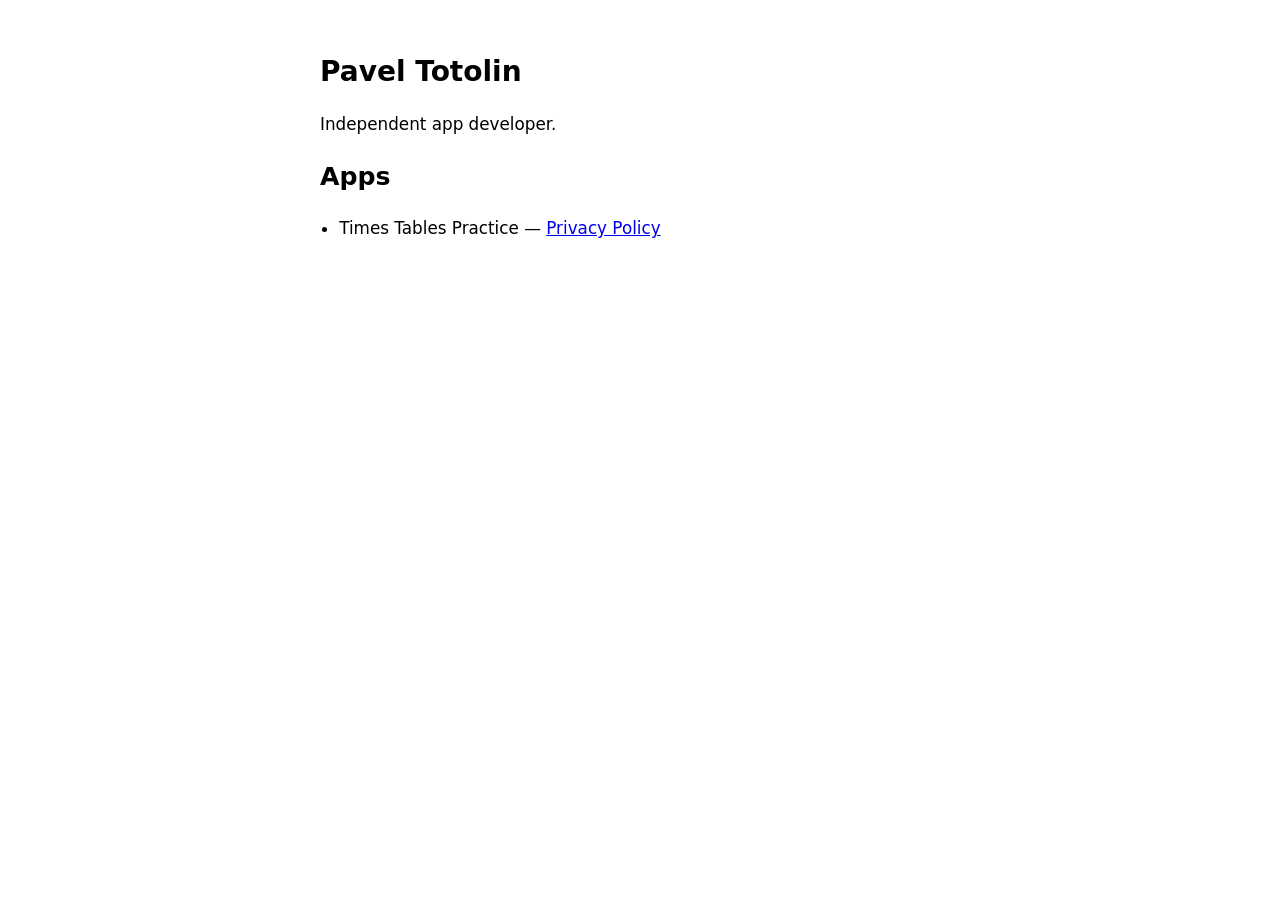
==== index.html @ ea73a60b ""First commit"" ====
<!DOCTYPE html>
<html lang="en">
<head>
  <meta charset="utf-8">
  <meta name="viewport" content="width=device-width, initial-scale=1">
  <title>Pavel Totolin</title>
  <style>
    :root {
      color-scheme: light dark;
    }
    body {
      margin: 0 auto;
      max-width: 40rem;
      padding: 2rem 1.25rem;
      font: 1.05rem/1.5 system-ui, sans-serif;
    }
    h1 { font-size: 1.75rem; }
    ul { padding-left: 1.2rem; }
  </style>
</head>
<body>
  <h1>Pavel Totolin</h1>
  <p>Independent app developer.</p>
  <h2>Apps</h2>
  <ul>
    <li>
      Times Tables Practice
      — <a href="/privacy.html">Privacy Policy</a>
    </li>
  </ul>
</body>
</html>
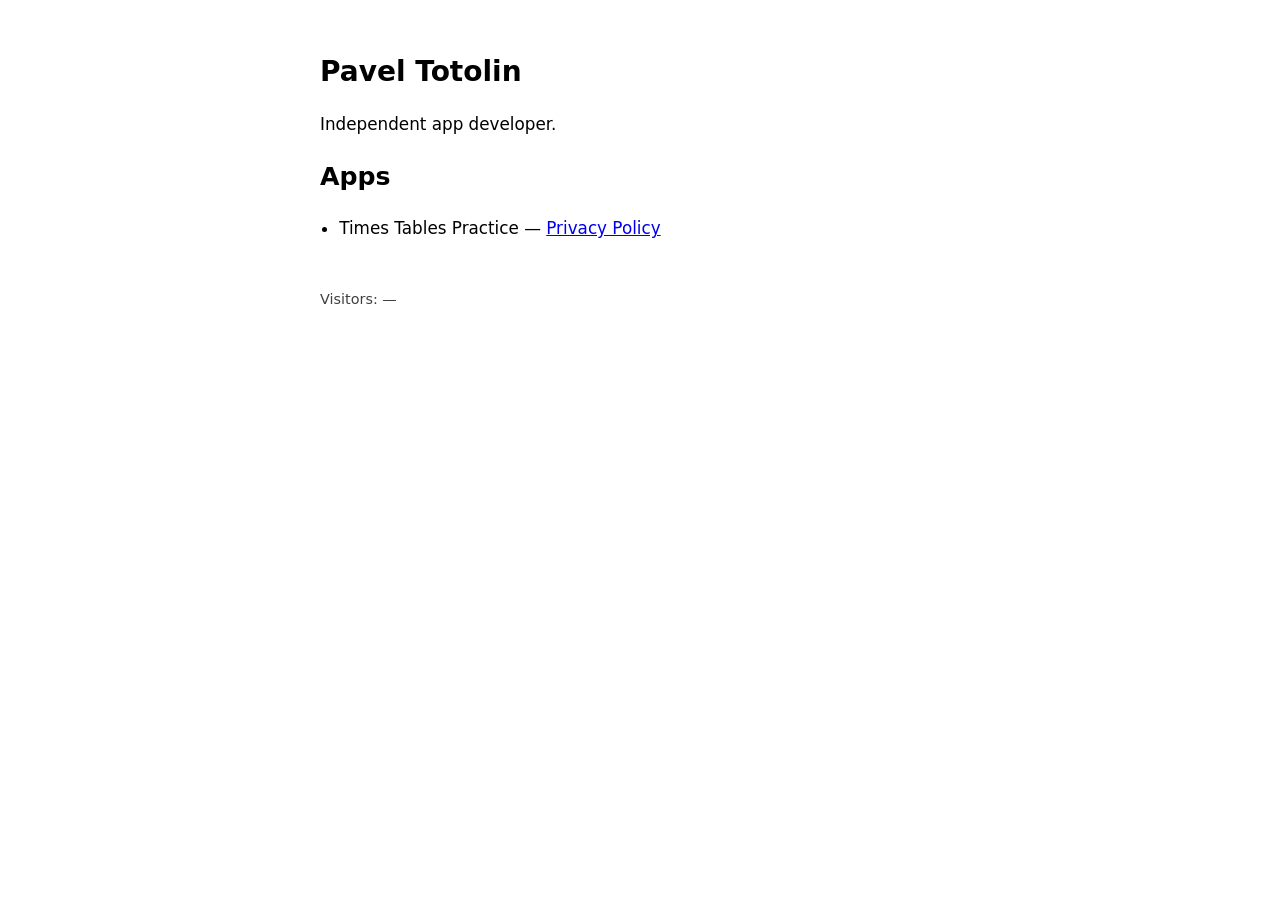
==== commit f11a14a3: "Visits counter" ====
--- a/index.html
+++ b/index.html
@@ -16,6 +16,14 @@
     }
     h1 { font-size: 1.75rem; }
     ul { padding-left: 1.2rem; }
+    footer {
+      margin-top: 3rem;
+      font-size: 0.9rem;
+      opacity: 0.75;
+    }
+    #visit-count {
+      font-variant-numeric: tabular-nums;
+    }
   </style>
 </head>
 <body>
@@ -28,5 +36,25 @@
       — <a href="/privacy.html">Privacy Policy</a>
     </li>
   </ul>
+  <footer>
+    <p>Visitors: <span id="visit-count">…</span></p>
+  </footer>
+  <script>
+    (function () {
+      var el = document.getElementById('visit-count');
+      fetch('https://abacus.jasoncameron.dev/hit/paveltotolin.dev/visits')
+        .then(function (res) { return res.json(); })
+        .then(function (data) {
+          if (data && typeof data.value === 'number') {
+            el.textContent = data.value.toLocaleString('en-US');
+          } else {
+            el.textContent = '—';
+          }
+        })
+        .catch(function () {
+          el.textContent = '—';
+        });
+    })();
+  </script>
 </body>
 </html>
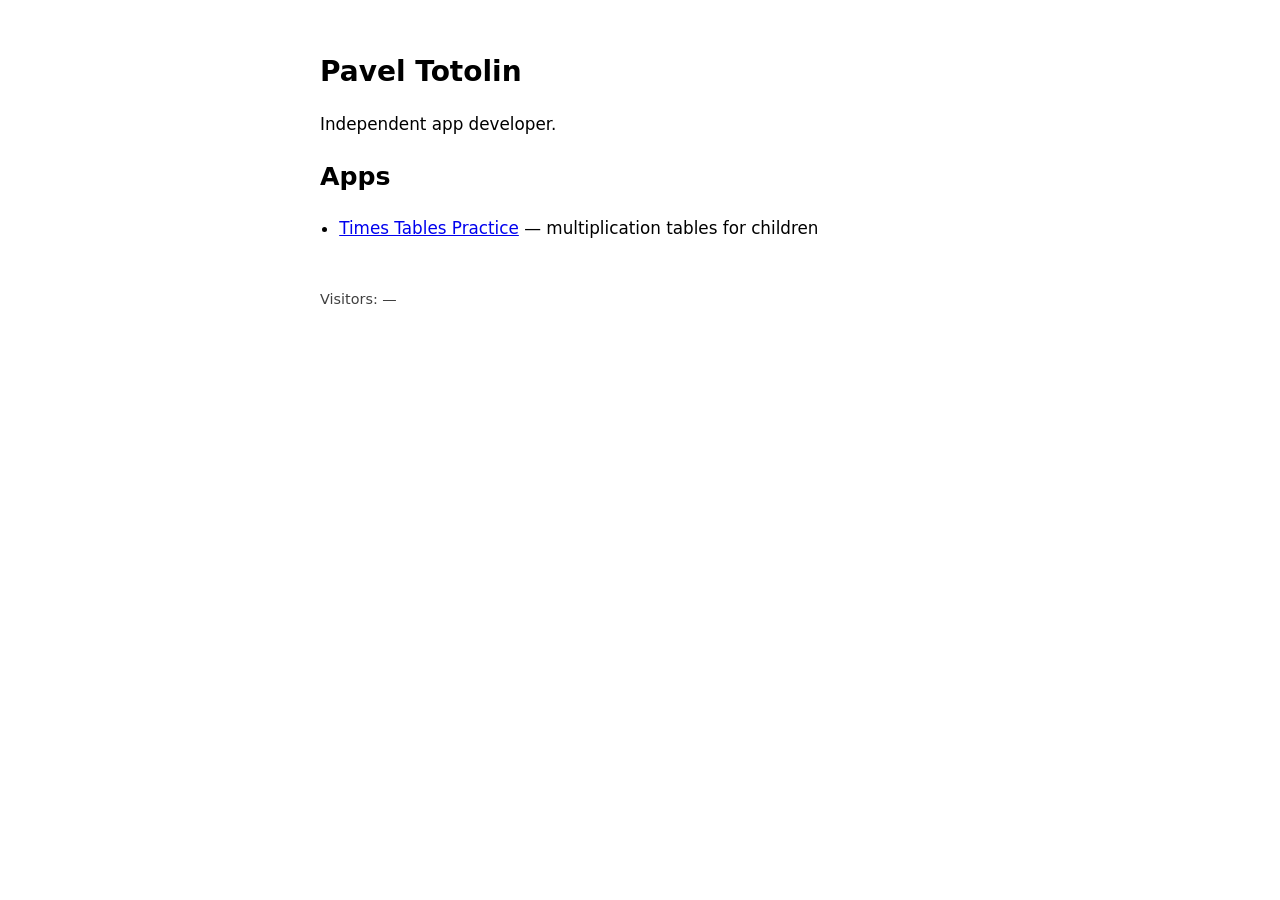
==== commit f31ae588: "New structure" ====
--- a/index.html
+++ b/index.html
@@ -32,8 +32,8 @@
   <h2>Apps</h2>
   <ul>
     <li>
-      Times Tables Practice
-      — <a href="/privacy.html">Privacy Policy</a>
+      <a href="/times-tables-practice/">Times Tables Practice</a>
+      — multiplication tables for children
     </li>
   </ul>
   <footer>
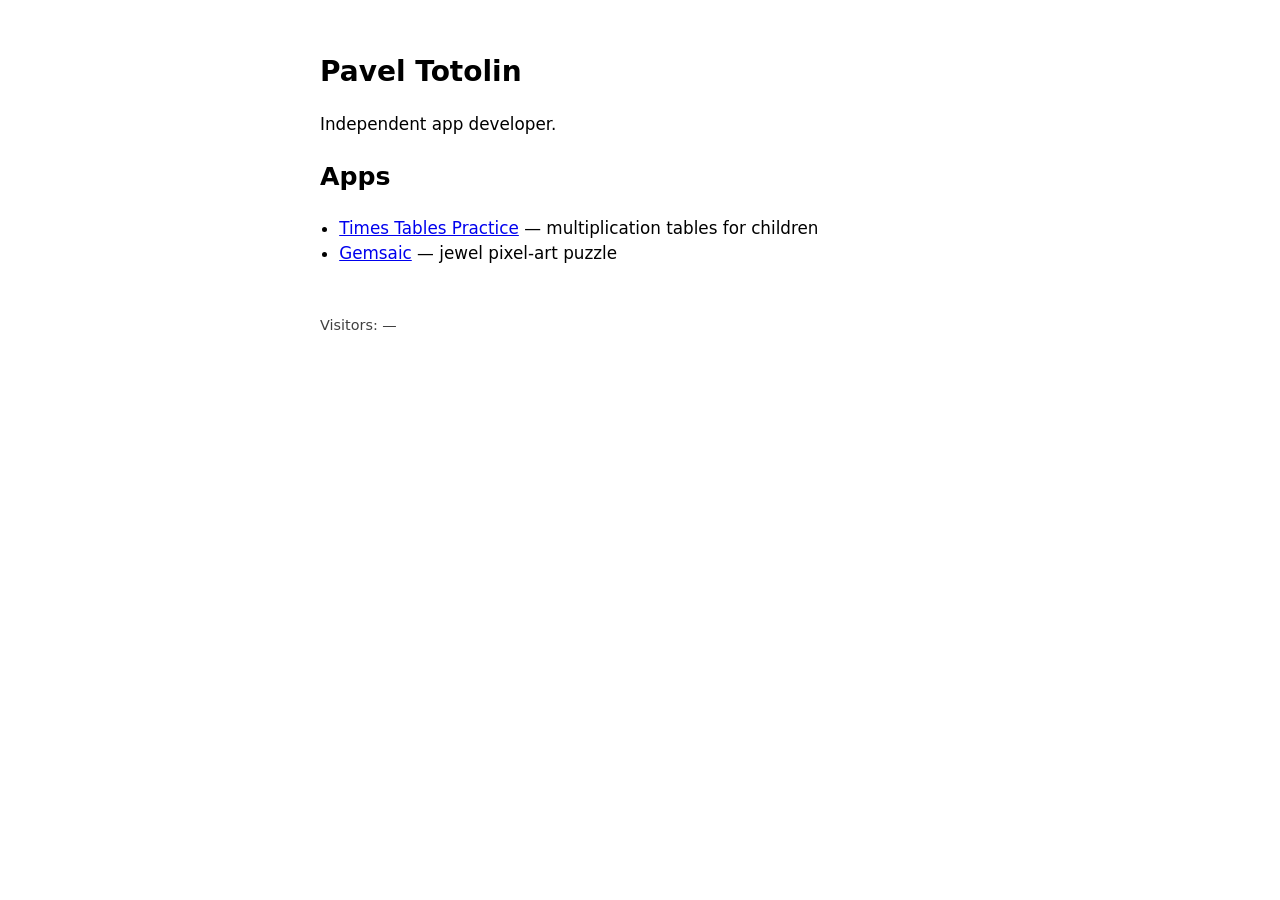
==== commit 41073295: "Site Update" ====
--- a/index.html
+++ b/index.html
@@ -35,6 +35,10 @@
       <a href="/times-tables-practice/">Times Tables Practice</a>
       — multiplication tables for children
     </li>
+    <li>
+      <a href="/gemsaic/">Gemsaic</a>
+      — jewel pixel-art puzzle
+    </li>
   </ul>
   <footer>
     <p>Visitors: <span id="visit-count">…</span></p>
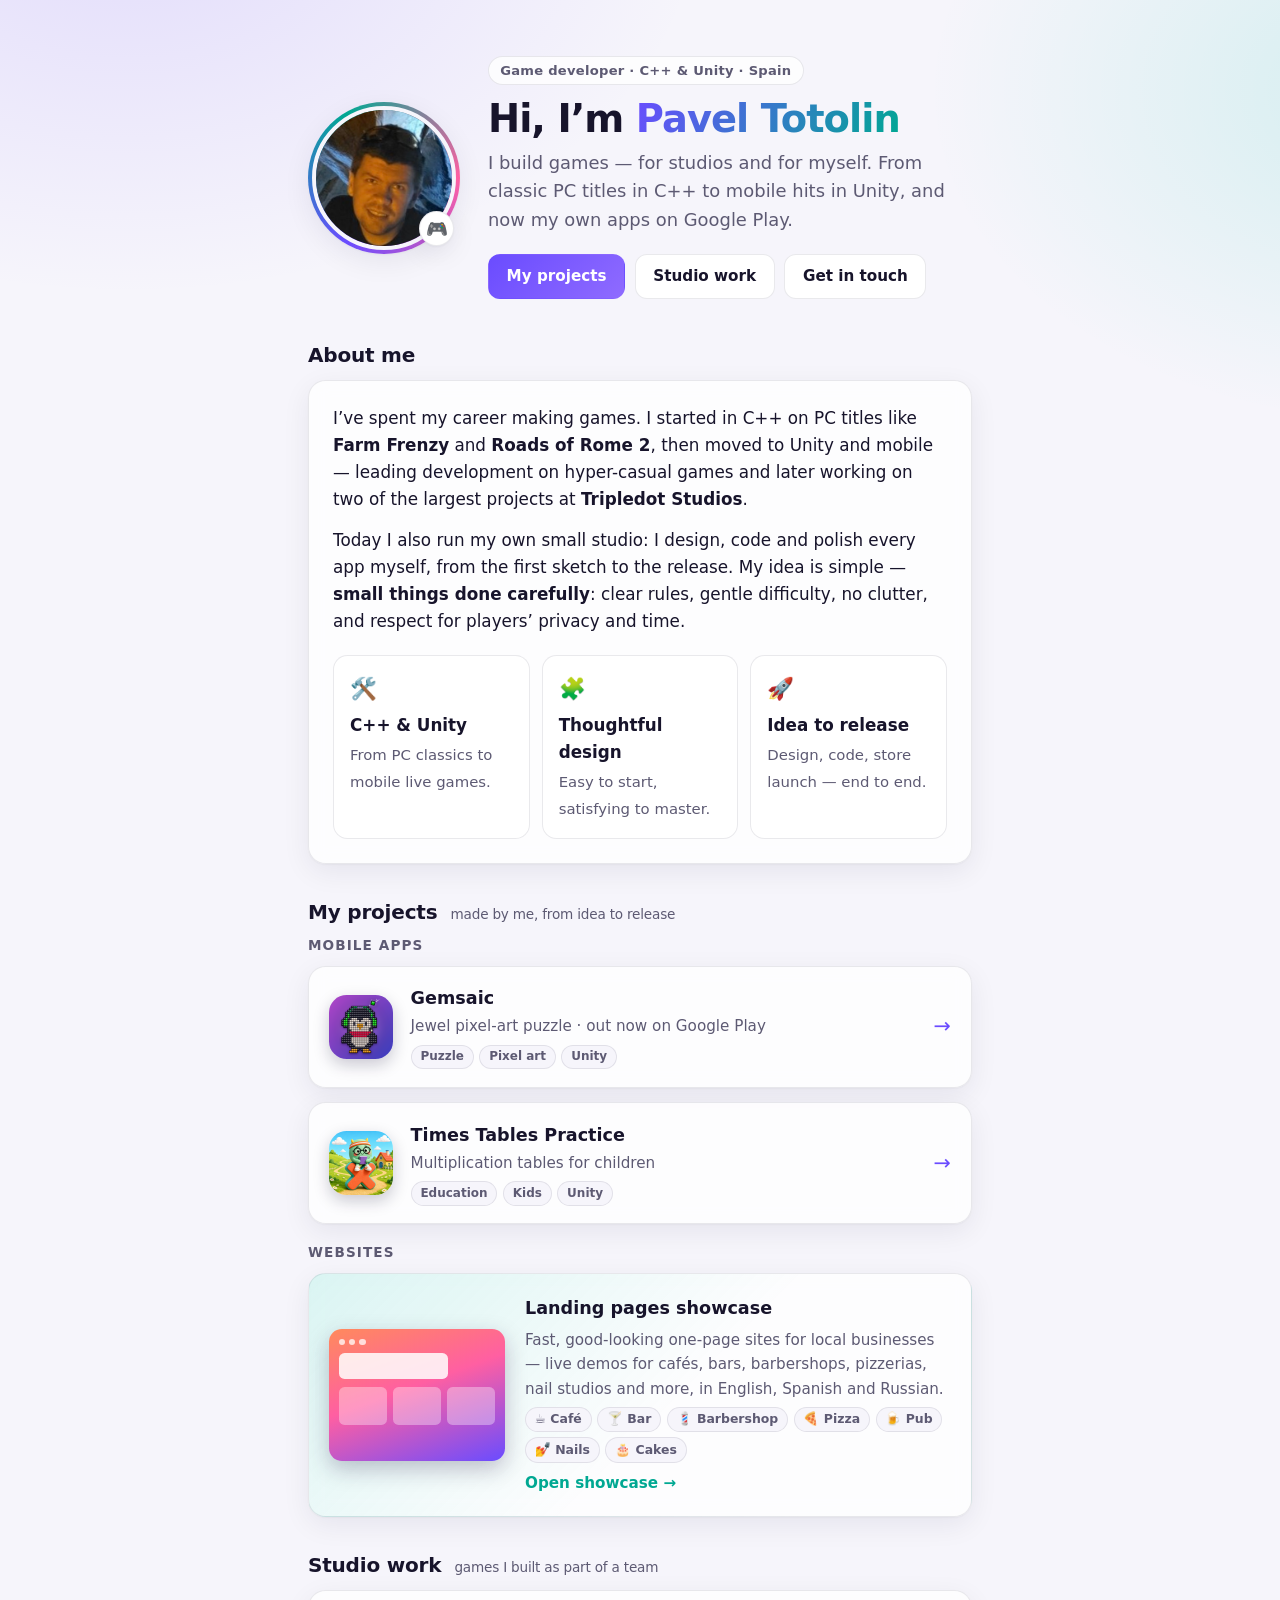
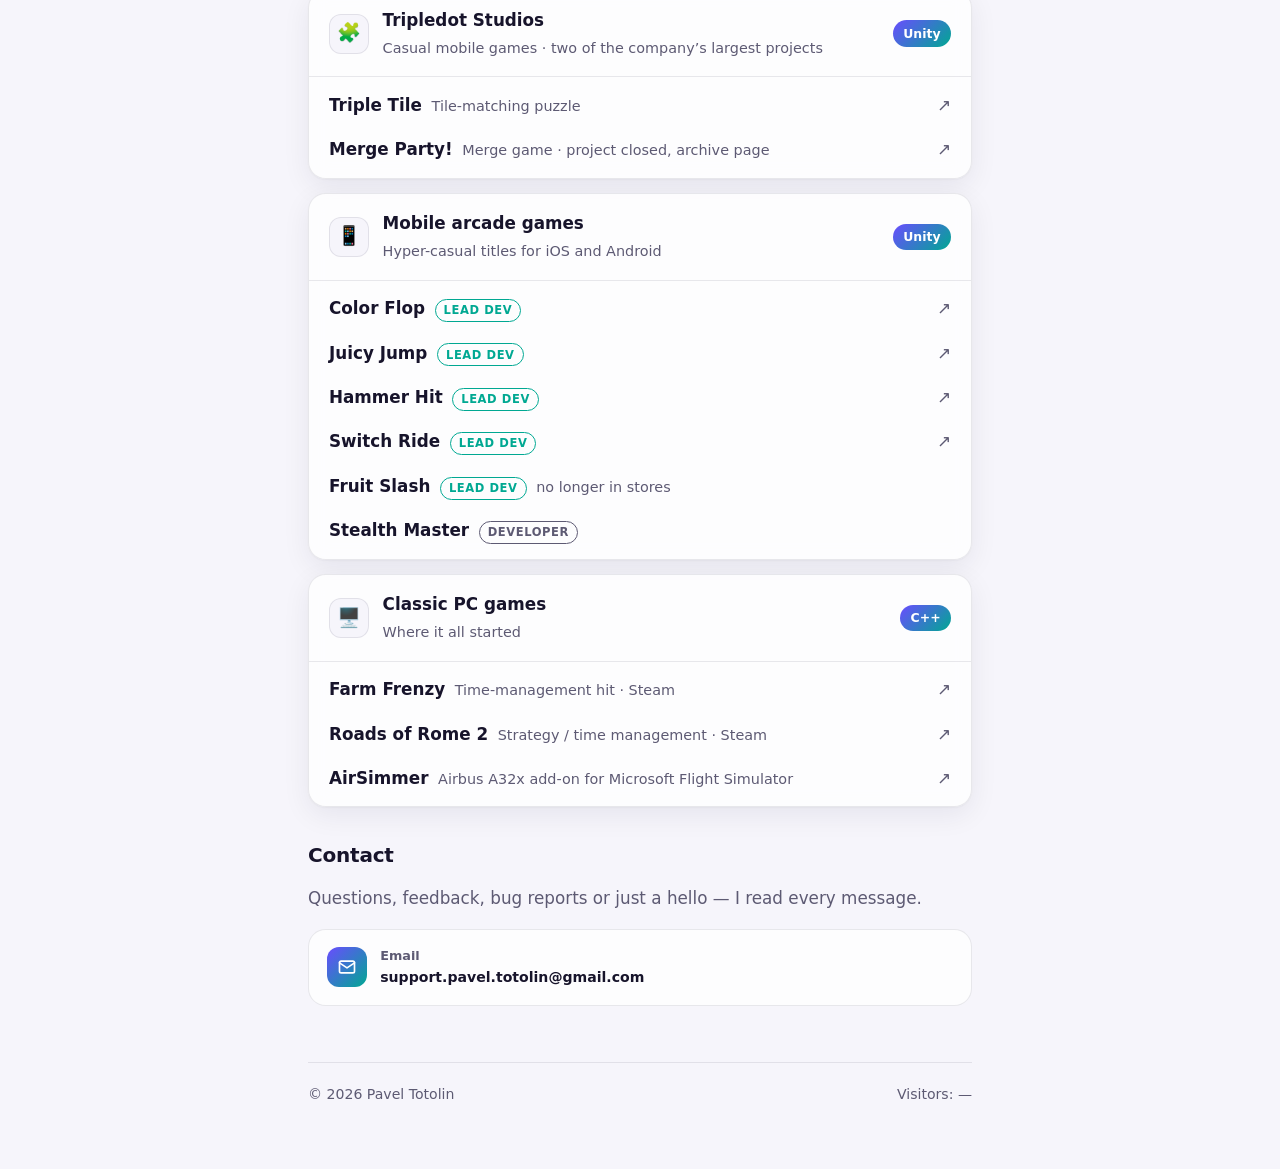
==== commit 6c13f219: "Redesign site as portfolio - Shared stylesheet with light/dark themes for all pages - Home: photo, a" ====
--- a/index.html
+++ b/index.html
@@ -4,47 +4,433 @@
   <meta charset="utf-8">
   <meta name="viewport" content="width=device-width, initial-scale=1">
   <title>Pavel Totolin</title>
+  <meta name="description" content="Pavel Totolin — independent developer making calm, friendly mobile games and learning apps.">
+  <link rel="canonical" href="https://paveltotolin.dev/">
+  <meta property="og:title" content="Pavel Totolin — independent app developer">
+  <meta property="og:description" content="Calm, friendly mobile games and learning apps.">
+  <meta property="og:url" content="https://paveltotolin.dev/">
+  <meta property="og:type" content="website">
+  <link rel="icon" href="data:image/svg+xml,%3Csvg xmlns='http://www.w3.org/2000/svg' viewBox='0 0 100 100'%3E%3Cdefs%3E%3ClinearGradient id='g' x1='0' y1='0' x2='1' y2='1'%3E%3Cstop offset='0' stop-color='%236a4cff'/%3E%3Cstop offset='1' stop-color='%2300a892'/%3E%3C/linearGradient%3E%3C/defs%3E%3Crect width='100' height='100' rx='24' fill='url(%23g)'/%3E%3Ctext x='50' y='66' font-family='system-ui,sans-serif' font-size='46' font-weight='800' fill='white' text-anchor='middle'%3EPT%3C/text%3E%3C/svg%3E">
+  <link rel="stylesheet" href="assets/site.css">
   <style>
-    :root {
-      color-scheme: light dark;
-    }
-    body {
-      margin: 0 auto;
-      max-width: 40rem;
-      padding: 2rem 1.25rem;
-      font: 1.05rem/1.5 system-ui, sans-serif;
-    }
-    h1 { font-size: 1.75rem; }
-    ul { padding-left: 1.2rem; }
-    footer {
-      margin-top: 3rem;
-      font-size: 0.9rem;
-      opacity: 0.75;
-    }
-    #visit-count {
-      font-variant-numeric: tabular-nums;
-    }
+    .hero {
+      display: grid;
+      grid-template-columns: auto 1fr;
+      gap: 1.75rem;
+      align-items: center;
+      padding: 1rem 0 0.5rem;
+    }
+    @media (max-width: 34rem) {
+      .hero { grid-template-columns: 1fr; text-align: center; justify-items: center; gap: 1.25rem; }
+      .hero .links-row { justify-content: center; }
+    }
+
+    .avatar {
+      position: relative;
+      width: 9.5rem;
+      height: 9.5rem;
+      border-radius: 50%;
+      padding: 4px;
+      background: conic-gradient(from 210deg, var(--accent), var(--accent-2), #ff5fa2, var(--accent));
+      box-shadow: var(--shadow);
+    }
+    .avatar img,
+    .avatar .monogram {
+      width: 100%;
+      height: 100%;
+      border-radius: 50%;
+      border: 4px solid var(--bg);
+      object-fit: cover;
+      display: block;
+    }
+    .avatar .monogram {
+      display: grid;
+      place-items: center;
+      background: linear-gradient(135deg, var(--surface-solid), var(--bg));
+      color: var(--accent);
+      font-size: 2.8rem;
+      font-weight: 800;
+      letter-spacing: -0.04em;
+    }
+    .avatar [hidden] { display: none !important; }
+    .avatar .badge {
+      position: absolute;
+      right: 0.35rem;
+      bottom: 0.45rem;
+      width: 2.2rem;
+      height: 2.2rem;
+      border-radius: 50%;
+      display: grid;
+      place-items: center;
+      background: var(--surface-solid);
+      border: 1px solid var(--border);
+      font-size: 1.1rem;
+      box-shadow: var(--shadow);
+    }
+
+    .eyebrow {
+      display: inline-block;
+      margin-bottom: 0.6rem;
+      padding: 0.2rem 0.7rem;
+      border-radius: 999px;
+      background: var(--surface);
+      border: 1px solid var(--border);
+      color: var(--muted);
+      font-size: 0.82rem;
+      font-weight: 600;
+      letter-spacing: 0.02em;
+    }
+    .hero h1 { margin-bottom: 0.35rem; }
+    .gradient-text {
+      background: linear-gradient(120deg, var(--accent), var(--accent-2));
+      -webkit-background-clip: text;
+      background-clip: text;
+      color: transparent;
+    }
+    .lead { margin: 0; font-size: 1.12rem; color: var(--muted); }
+    .hero .links-row { margin-top: 1.2rem; }
+
+    .about p { margin: 0 0 0.9rem; }
+    .about p:last-child { margin-bottom: 0; }
+
+    .values {
+      display: grid;
+      grid-template-columns: repeat(auto-fit, minmax(11.5rem, 1fr));
+      gap: 0.75rem;
+      margin-top: 1.25rem;
+    }
+    .value {
+      padding: 1rem;
+      border-radius: 0.9rem;
+      background: var(--surface-solid);
+      border: 1px solid var(--border);
+    }
+    .value strong { display: block; margin-bottom: 0.15rem; }
+    .value span { color: var(--muted); font-size: 0.93rem; }
+    .value .ico { font-size: 1.35rem; display: block; margin-bottom: 0.35rem; }
+
+    .apps { display: grid; gap: 0.9rem; padding: 0; margin: 0; list-style: none; }
+    .apps li { margin: 0; }
+    .app-card {
+      display: flex;
+      align-items: center;
+      gap: 1.1rem;
+      padding: 1.1rem 1.25rem;
+      border-radius: var(--radius);
+      background: var(--surface);
+      border: 1px solid var(--border);
+      box-shadow: var(--shadow);
+      color: var(--text);
+      text-decoration: none;
+      backdrop-filter: blur(10px);
+      -webkit-backdrop-filter: blur(10px);
+      transition: transform 0.18s, border-color 0.18s;
+    }
+    .app-card:hover { transform: translateY(-2px); border-color: var(--accent); }
+    .app-card .info { flex: 1; min-width: 0; }
+    .app-card .name { font-weight: 700; font-size: 1.1rem; }
+    .app-card .desc { color: var(--muted); font-size: 0.95rem; }
+    .app-card .tags { margin-top: 0.35rem; display: flex; flex-wrap: wrap; gap: 0.35rem; }
+    .app-card .tag {
+      font-size: 0.75rem;
+      font-weight: 600;
+      padding: 0.1rem 0.55rem;
+      border-radius: 999px;
+      background: var(--bg);
+      border: 1px solid var(--border);
+      color: var(--muted);
+    }
+    .app-card .arrow { color: var(--accent); font-size: 1.3rem; transition: transform 0.18s; }
+    .app-card:hover .arrow { transform: translateX(3px); }
+
+    .contacts { display: grid; gap: 0.75rem; grid-template-columns: repeat(auto-fit, minmax(14rem, 1fr)); }
+    .contact {
+      display: flex;
+      align-items: center;
+      gap: 0.85rem;
+      padding: 1rem 1.1rem;
+      border-radius: var(--radius);
+      background: var(--surface);
+      border: 1px solid var(--border);
+      color: var(--text);
+      text-decoration: none;
+      transition: transform 0.18s, border-color 0.18s;
+    }
+    .contact:hover { transform: translateY(-2px); border-color: var(--accent); }
+    .contact .ci {
+      width: 2.5rem; height: 2.5rem; flex: none;
+      display: grid; place-items: center;
+      border-radius: 0.75rem;
+      background: linear-gradient(135deg, var(--accent), var(--accent-2));
+      color: #fff;
+    }
+    .contact .ci svg { width: 1.25rem; height: 1.25rem; }
+    .contact small { display: block; color: var(--muted); font-size: 0.8rem; }
+    .contact span { overflow-wrap: anywhere; font-weight: 600; font-size: 0.88rem; min-width: 0; }
+
+    .web-card {
+      display: grid;
+      grid-template-columns: 11rem 1fr;
+      gap: 1.25rem;
+      align-items: center;
+      padding: 1.25rem;
+      border-radius: var(--radius);
+      background:
+        linear-gradient(135deg, var(--bg-accent-2), transparent 55%),
+        var(--surface);
+      border: 1px solid var(--border);
+      box-shadow: var(--shadow);
+      color: var(--text);
+      text-decoration: none;
+      backdrop-filter: blur(10px);
+      -webkit-backdrop-filter: blur(10px);
+      transition: transform 0.18s, border-color 0.18s;
+    }
+    .web-card:hover { transform: translateY(-2px); border-color: var(--accent-2); }
+    @media (max-width: 34rem) { .web-card { grid-template-columns: 1fr; } }
+    .web-card .info { display: grid; gap: 0.35rem; }
+    .web-card .name { font-weight: 700; font-size: 1.1rem; }
+    .web-card .desc { color: var(--muted); font-size: 0.95rem; }
+    .web-card .tags { display: flex; flex-wrap: wrap; gap: 0.35rem; }
+    .web-card .tag {
+      font-size: 0.78rem;
+      font-weight: 600;
+      padding: 0.1rem 0.55rem;
+      border-radius: 999px;
+      background: var(--bg);
+      border: 1px solid var(--border);
+      color: var(--muted);
+    }
+    .web-card .cta { color: var(--accent-2); font-weight: 700; font-size: 0.95rem; margin-top: 0.2rem; }
+    .web-preview {
+      display: grid;
+      gap: 0.5rem;
+      align-content: start;
+      aspect-ratio: 4 / 3;
+      padding: 0.6rem;
+      border-radius: 0.8rem;
+      background: linear-gradient(160deg, #ff8a5c, #ff5fa2 45%, #6a4cff);
+      box-shadow: 0 8px 22px rgba(20, 16, 50, 0.25);
+    }
+    .web-preview .dots { display: flex; gap: 0.25rem; }
+    .web-preview .dots i { width: 0.4rem; height: 0.4rem; border-radius: 50%; background: rgba(255, 255, 255, 0.75); }
+    .web-preview .bar { height: 1.6rem; border-radius: 0.35rem; background: rgba(255, 255, 255, 0.85); width: 70%; }
+    .web-preview .blocks { display: grid; grid-template-columns: repeat(3, 1fr); gap: 0.35rem; }
+    .web-preview .blocks i { height: 2.4rem; border-radius: 0.35rem; background: rgba(255, 255, 255, 0.35); }
+
+    .section-note { display: inline-block; margin-left: 0.4rem; font-size: 0.85rem; font-weight: 500; color: var(--muted); }
+    #own h3 { margin: 1.25rem 0 0.75rem; font-size: 0.85rem; text-transform: uppercase; letter-spacing: 0.08em; color: var(--muted); }
+    #own h3:first-of-type { margin-top: 0.5rem; }
+
+    .work-group {
+      margin-bottom: 0.9rem;
+      border-radius: var(--radius);
+      background: var(--surface);
+      border: 1px solid var(--border);
+      box-shadow: var(--shadow);
+      overflow: hidden;
+      backdrop-filter: blur(10px);
+      -webkit-backdrop-filter: blur(10px);
+    }
+    .work-head {
+      display: flex;
+      align-items: center;
+      gap: 0.85rem;
+      padding: 1rem 1.25rem;
+      border-bottom: 1px solid var(--border);
+    }
+    .work-head > div { flex: 1; min-width: 0; }
+    .work-head strong { display: block; font-size: 1.05rem; }
+    .work-head span:not(.work-ico):not(.tech) { color: var(--muted); font-size: 0.9rem; }
+    .work-ico {
+      width: 2.5rem; height: 2.5rem; flex: none;
+      display: grid; place-items: center;
+      border-radius: 0.75rem;
+      background: var(--bg);
+      border: 1px solid var(--border);
+      font-size: 1.2rem;
+    }
+    .tech {
+      flex: none;
+      font-size: 0.78rem;
+      font-weight: 700;
+      padding: 0.2rem 0.65rem;
+      border-radius: 999px;
+      color: #fff;
+      background: linear-gradient(135deg, var(--accent), var(--accent-2));
+    }
+    .work-list { list-style: none; margin: 0; padding: 0.35rem 0; }
+    .work-list li { margin: 0; }
+    .work-list a, .work-list .row {
+      display: flex;
+      align-items: baseline;
+      flex-wrap: wrap;
+      gap: 0.3rem 0.6rem;
+      padding: 0.55rem 1.25rem;
+      color: var(--text);
+      text-decoration: none;
+    }
+    .work-list a:hover { background: var(--bg); }
+    .work-list a:hover .t { color: var(--accent); }
+    .work-list .t { font-weight: 600; }
+    .work-list .d { color: var(--muted); font-size: 0.9rem; }
+    .work-list .ext { margin-left: auto; color: var(--muted); }
+    .work-list .role {
+      font-size: 0.72rem; font-weight: 700; text-transform: uppercase; letter-spacing: 0.05em;
+      padding: 0.08rem 0.5rem; border-radius: 999px;
+      color: var(--accent-2); border: 1px solid currentColor;
+    }
+    .work-list .role--2 { color: var(--muted); }
+
+    #visit-count { font-variant-numeric: tabular-nums; }
   </style>
 </head>
 <body>
-  <h1>Pavel Totolin</h1>
-  <p>Independent app developer.</p>
-  <h2>Apps</h2>
-  <ul>
-    <li>
-      <a href="/times-tables-practice/">Times Tables Practice</a>
-      — multiplication tables for children
-    </li>
-    <li>
-      <a href="/gemsaic/">Gemsaic</a>
-      — jewel pixel-art puzzle
-    </li>
-  </ul>
-  <footer>
-    <p>Visitors: <span id="visit-count">…</span></p>
-  </footer>
+  <main class="page">
+    <header class="hero">
+      <div class="avatar">
+        <!-- Put your photo at assets/photo.jpg — until then a monogram is shown. -->
+        <img id="photo" src="assets/photo.jpg" alt="Pavel Totolin" width="152" height="152"
+             onerror="this.hidden=true;document.getElementById('monogram').hidden=false;">
+        <div class="monogram" id="monogram" hidden aria-hidden="true">PT</div>
+        <div class="badge" aria-hidden="true">🎮</div>
+      </div>
+      <div>
+        <span class="eyebrow">Game developer · C++ &amp; Unity · Spain</span>
+        <h1>Hi, I’m <span class="gradient-text">Pavel Totolin</span></h1>
+        <p class="lead">I build games — for studios and for myself. From classic PC titles in C++ to mobile hits in Unity, and now my own apps on Google Play.</p>
+        <p class="links-row">
+          <a class="btn btn--primary" href="#own">My projects</a>
+          <a class="btn" href="#work">Studio work</a>
+          <a class="btn" href="#contact">Get in touch</a>
+        </p>
+      </div>
+    </header>
+
+    <section class="about" aria-labelledby="about-title">
+      <h2 id="about-title">About me</h2>
+      <div class="card">
+        <p>I’ve spent my career making games. I started in C++ on PC titles like <strong>Farm Frenzy</strong> and <strong>Roads of Rome 2</strong>, then moved to Unity and mobile — leading development on hyper-casual games and later working on two of the largest projects at <strong>Tripledot Studios</strong>.</p>
+        <p>Today I also run my own small studio: I design, code and polish every app myself, from the first sketch to the release. My idea is simple — <strong>small things done carefully</strong>: clear rules, gentle difficulty, no clutter, and respect for players’ privacy and time.</p>
+        <div class="values">
+          <div class="value"><span class="ico" aria-hidden="true">🛠️</span><strong>C++ &amp; Unity</strong><span>From PC classics to mobile live games.</span></div>
+          <div class="value"><span class="ico" aria-hidden="true">🧩</span><strong>Thoughtful design</strong><span>Easy to start, satisfying to master.</span></div>
+          <div class="value"><span class="ico" aria-hidden="true">🚀</span><strong>Idea to release</strong><span>Design, code, store launch — end to end.</span></div>
+        </div>
+      </div>
+    </section>
+
+    <section id="own" aria-labelledby="own-title">
+      <h2 id="own-title">My projects <span class="section-note">made by me, from idea to release</span></h2>
+
+      <h3 id="apps">Mobile apps</h3>
+      <ul class="apps">
+        <li>
+          <a class="app-card" href="/gemsaic/">
+            <span class="app-icon" aria-hidden="true"><img src="assets/icon-gemsaic.png" alt="" width="64" height="64"></span>
+            <span class="info">
+              <span class="name">Gemsaic</span><br>
+              <span class="desc">Jewel pixel-art puzzle · out now on Google Play</span>
+              <span class="tags"><span class="tag">Puzzle</span><span class="tag">Pixel art</span><span class="tag">Unity</span></span>
+            </span>
+            <span class="arrow" aria-hidden="true">→</span>
+          </a>
+        </li>
+        <li>
+          <a class="app-card" href="/times-tables-practice/">
+            <span class="app-icon" aria-hidden="true"><img src="assets/icon-times-tables.png" alt="" width="64" height="64"></span>
+            <span class="info">
+              <span class="name">Times Tables Practice</span><br>
+              <span class="desc">Multiplication tables for children</span>
+              <span class="tags"><span class="tag">Education</span><span class="tag">Kids</span><span class="tag">Unity</span></span>
+            </span>
+            <span class="arrow" aria-hidden="true">→</span>
+          </a>
+        </li>
+      </ul>
+
+      <h3 id="web">Websites</h3>
+      <a class="web-card" href="/Landings/">
+        <span class="web-preview" aria-hidden="true">
+          <span class="dots"><i></i><i></i><i></i></span>
+          <span class="bar"></span>
+          <span class="blocks"><i></i><i></i><i></i></span>
+        </span>
+        <span class="info">
+          <span class="name">Landing pages showcase</span>
+          <span class="desc">Fast, good-looking one-page sites for local businesses — live demos for cafés, bars, barbershops, pizzerias, nail studios and more, in English, Spanish and Russian.</span>
+          <span class="tags">
+            <span class="tag">☕ Café</span><span class="tag">🍸 Bar</span><span class="tag">💈 Barbershop</span><span class="tag">🍕 Pizza</span><span class="tag">🍺 Pub</span><span class="tag">💅 Nails</span><span class="tag">🎂 Cakes</span>
+          </span>
+          <span class="cta">Open showcase <span aria-hidden="true">→</span></span>
+        </span>
+      </a>
+    </section>
+
+    <section id="work" aria-labelledby="work-title">
+      <h2 id="work-title">Studio work <span class="section-note">games I built as part of a team</span></h2>
+
+      <div class="work-group">
+        <div class="work-head">
+          <span class="work-ico" aria-hidden="true">🧩</span>
+          <div><strong>Tripledot Studios</strong><span>Casual mobile games · two of the company’s largest projects</span></div>
+          <span class="tech">Unity</span>
+        </div>
+        <ul class="work-list">
+          <li><a href="https://apps.apple.com/us/app/triple-tile-match-puzzle-game/id1572661625" target="_blank" rel="noopener"><span class="t">Triple Tile</span><span class="d">Tile-matching puzzle</span><span class="ext" aria-hidden="true">↗</span></a></li>
+          <li><a href="https://merge-party.en.uptodown.com/android" target="_blank" rel="noopener"><span class="t">Merge Party!</span><span class="d">Merge game · project closed, archive page</span><span class="ext" aria-hidden="true">↗</span></a></li>
+        </ul>
+      </div>
+
+      <div class="work-group">
+        <div class="work-head">
+          <span class="work-ico" aria-hidden="true">📱</span>
+          <div><strong>Mobile arcade games</strong><span>Hyper-casual titles for iOS and Android</span></div>
+          <span class="tech">Unity</span>
+        </div>
+        <ul class="work-list">
+          <li><a href="https://iphone.apkpure.com/app/color-flop-arcade/com.icon.games.colorflop" target="_blank" rel="noopener"><span class="t">Color Flop</span><span class="role">Lead dev</span><span class="ext" aria-hidden="true">↗</span></a></li>
+          <li><a href="https://iphone.apkpure.com/app/juicy-jump/com.icon.games.juicyjump" target="_blank" rel="noopener"><span class="t">Juicy Jump</span><span class="role">Lead dev</span><span class="ext" aria-hidden="true">↗</span></a></li>
+          <li><a href="https://iphone.apkpure.com/app/hammer-hit/com.icon.games.hammerhit" target="_blank" rel="noopener"><span class="t">Hammer Hit</span><span class="role">Lead dev</span><span class="ext" aria-hidden="true">↗</span></a></li>
+          <li><a href="https://iphone.apkpure.com/app/switch-ride/com.icon.games.switchride" target="_blank" rel="noopener"><span class="t">Switch Ride</span><span class="role">Lead dev</span><span class="ext" aria-hidden="true">↗</span></a></li>
+          <li><span class="row"><span class="t">Fruit Slash</span><span class="role">Lead dev</span><span class="d">no longer in stores</span></span></li>
+          <li><span class="row"><span class="t">Stealth Master</span><span class="role role--2">Developer</span></span></li>
+        </ul>
+      </div>
+
+      <div class="work-group">
+        <div class="work-head">
+          <span class="work-ico" aria-hidden="true">🖥️</span>
+          <div><strong>Classic PC games</strong><span>Where it all started</span></div>
+          <span class="tech">C++</span>
+        </div>
+        <ul class="work-list">
+          <li><a href="https://store.steampowered.com/app/38120/Farm_Frenzy/" target="_blank" rel="noopener"><span class="t">Farm Frenzy</span><span class="d">Time-management hit · Steam</span><span class="ext" aria-hidden="true">↗</span></a></li>
+          <li><a href="https://store.steampowered.com/app/411060/Roads_of_Rome_2/" target="_blank" rel="noopener"><span class="t">Roads of Rome 2</span><span class="d">Strategy / time management · Steam</span><span class="ext" aria-hidden="true">↗</span></a></li>
+          <li><a href="https://airsimmer.com" target="_blank" rel="noopener"><span class="t">AirSimmer</span><span class="d">Airbus A32x add-on for Microsoft Flight Simulator</span><span class="ext" aria-hidden="true">↗</span></a></li>
+        </ul>
+      </div>
+    </section>
+
+    <section id="contact" aria-labelledby="contact-title">
+      <h2 id="contact-title">Contact</h2>
+      <p class="muted">Questions, feedback, bug reports or just a hello — I read every message.</p>
+      <div class="contacts">
+        <a class="contact" href="mailto:support.pavel.totolin@gmail.com">
+          <span class="ci" aria-hidden="true"><svg viewBox="0 0 24 24" fill="none" stroke="currentColor" stroke-width="2" stroke-linecap="round" stroke-linejoin="round"><rect x="3" y="5" width="18" height="14" rx="2"/><path d="m3 7 9 6 9-6"/></svg></span>
+          <span><small>Email</small>support.pavel.totolin@gmail.com</span>
+        </a>
+      </div>
+    </section>
+
+    <footer class="site-footer">
+      <span>© <span id="year">2026</span> Pavel Totolin</span>
+      <span>Visitors: <span id="visit-count">…</span></span>
+    </footer>
+  </main>
   <script>
     (function () {
+      document.getElementById('year').textContent = new Date().getFullYear();
       var el = document.getElementById('visit-count');
       fetch('https://abacus.jasoncameron.dev/hit/paveltotolin.dev/visits')
         .then(function (res) { return res.json(); })
--- a/assets/site.css
+++ b/assets/site.css
@@ -0,0 +1,245 @@
+/* Shared styles for paveltotolin.dev */
+
+:root {
+  color-scheme: light dark;
+  --bg: #f6f5fb;
+  --bg-accent-1: rgba(124, 92, 255, 0.16);
+  --bg-accent-2: rgba(0, 194, 168, 0.14);
+  --surface: rgba(255, 255, 255, 0.78);
+  --surface-solid: #ffffff;
+  --border: rgba(20, 16, 50, 0.09);
+  --text: #17142b;
+  --muted: #5d5a73;
+  --accent: #6a4cff;
+  --accent-2: #00a892;
+  --shadow: 0 1px 2px rgba(20, 16, 50, 0.04), 0 8px 28px rgba(20, 16, 50, 0.07);
+  --radius: 1.1rem;
+}
+
+@media (prefers-color-scheme: dark) {
+  :root {
+    --bg: #0e0d17;
+    --bg-accent-1: rgba(124, 92, 255, 0.22);
+    --bg-accent-2: rgba(0, 194, 168, 0.14);
+    --surface: rgba(28, 26, 44, 0.72);
+    --surface-solid: #1b1a2a;
+    --border: rgba(255, 255, 255, 0.08);
+    --text: #ecebf5;
+    --muted: #a3a1b8;
+    --accent: #9d87ff;
+    --accent-2: #3ee0c6;
+    --shadow: 0 1px 2px rgba(0, 0, 0, 0.3), 0 10px 30px rgba(0, 0, 0, 0.35);
+  }
+}
+
+*, *::before, *::after { box-sizing: border-box; }
+
+html { -webkit-text-size-adjust: 100%; }
+
+body {
+  margin: 0;
+  min-height: 100vh;
+  background:
+    radial-gradient(60rem 40rem at 10% -10%, var(--bg-accent-1), transparent 60%),
+    radial-gradient(50rem 35rem at 110% 10%, var(--bg-accent-2), transparent 60%),
+    var(--bg);
+  background-attachment: fixed;
+  color: var(--text);
+  font: 1.05rem/1.6 ui-sans-serif, system-ui, -apple-system, "Segoe UI", Roboto, "Helvetica Neue", Arial, sans-serif;
+  -webkit-font-smoothing: antialiased;
+}
+
+.page {
+  margin: 0 auto;
+  max-width: 44rem;
+  padding: 2.5rem 1.25rem 4rem;
+}
+
+a {
+  color: var(--accent);
+  text-decoration-thickness: 1px;
+  text-underline-offset: 0.18em;
+}
+a:hover { text-decoration-thickness: 2px; }
+a:focus-visible {
+  outline: 2px solid var(--accent);
+  outline-offset: 3px;
+  border-radius: 4px;
+}
+
+h1, h2, h3 { line-height: 1.25; letter-spacing: -0.01em; }
+h1 { font-size: clamp(1.8rem, 4.5vw, 2.4rem); margin: 0 0 0.75rem; letter-spacing: -0.025em; }
+h2 { font-size: 1.25rem; margin: 2.25rem 0 0.75rem; }
+h3 { font-size: 1.05rem; margin: 1.5rem 0 0.5rem; }
+ul { padding-left: 1.25rem; }
+li + li { margin-top: 0.3rem; }
+li::marker { color: var(--accent); }
+
+.muted, .meta { color: var(--muted); }
+
+/* Top navigation (sub-pages) */
+.topnav {
+  display: flex;
+  flex-wrap: wrap;
+  align-items: center;
+  gap: 0.4rem;
+  margin-bottom: 2rem;
+  font-size: 0.95rem;
+}
+.topnav a {
+  display: inline-flex;
+  align-items: center;
+  gap: 0.35rem;
+  padding: 0.35rem 0.85rem;
+  border: 1px solid var(--border);
+  border-radius: 999px;
+  background: var(--surface);
+  color: var(--text);
+  text-decoration: none;
+  backdrop-filter: blur(8px);
+  -webkit-backdrop-filter: blur(8px);
+  transition: border-color 0.15s, transform 0.15s;
+}
+.topnav a:hover { border-color: var(--accent); transform: translateY(-1px); }
+.topnav a:first-child::before { content: "←"; color: var(--accent); }
+
+/* Cards */
+.card {
+  background: var(--surface);
+  border: 1px solid var(--border);
+  border-radius: var(--radius);
+  box-shadow: var(--shadow);
+  padding: 1.5rem;
+  backdrop-filter: blur(10px);
+  -webkit-backdrop-filter: blur(10px);
+}
+
+/* Legal / long-form documents */
+.doc {
+  background: var(--surface);
+  border: 1px solid var(--border);
+  border-radius: var(--radius);
+  box-shadow: var(--shadow);
+  padding: clamp(1.25rem, 4vw, 2.5rem);
+  backdrop-filter: blur(10px);
+  -webkit-backdrop-filter: blur(10px);
+}
+.doc h1 { font-size: clamp(1.5rem, 4vw, 2rem); }
+.doc h2 {
+  padding-top: 1.25rem;
+  border-top: 1px solid var(--border);
+}
+.doc table { border-collapse: collapse; width: 100%; font-size: 0.95rem; }
+.doc th, .doc td { border: 1px solid var(--border); padding: 0.45rem 0.6rem; text-align: left; vertical-align: top; }
+
+/* App icon tiles */
+.app-icon {
+  flex: none;
+  display: grid;
+  place-items: center;
+  width: 4rem;
+  height: 4rem;
+  border-radius: 1.1rem;
+  color: #fff;
+  font-weight: 800;
+  font-size: 1.9rem;
+  overflow: hidden;
+  box-shadow: 0 6px 16px rgba(20, 16, 50, 0.22);
+}
+.app-icon img { width: 100%; height: 100%; object-fit: cover; display: block; }
+
+/* App page header */
+.app-hero {
+  display: flex;
+  align-items: center;
+  gap: 1.1rem;
+  margin-bottom: 1.25rem;
+}
+.app-hero h1 { margin: 0; }
+.app-hero .tagline { margin: 0.2rem 0 0; color: var(--muted); }
+
+.features {
+  list-style: none;
+  padding: 0;
+  display: grid;
+  gap: 0.6rem;
+}
+.features li {
+  margin: 0;
+  padding: 0.75rem 1rem 0.75rem 2.6rem;
+  position: relative;
+  background: var(--surface);
+  border: 1px solid var(--border);
+  border-radius: 0.8rem;
+}
+.features li::before {
+  content: "";
+  position: absolute;
+  left: 1rem;
+  top: 1.15rem;
+  width: 0.65rem;
+  height: 0.65rem;
+  border-radius: 3px;
+  transform: rotate(45deg);
+  background: linear-gradient(135deg, var(--accent), var(--accent-2));
+}
+
+.links-row {
+  display: flex;
+  flex-wrap: wrap;
+  gap: 0.6rem;
+  margin: 1.5rem 0 0;
+  padding: 0;
+}
+.btn {
+  display: inline-flex;
+  align-items: center;
+  gap: 0.45rem;
+  padding: 0.6rem 1.1rem;
+  border-radius: 0.75rem;
+  border: 1px solid var(--border);
+  background: var(--surface-solid);
+  color: var(--text);
+  font-weight: 600;
+  font-size: 0.95rem;
+  text-decoration: none;
+  transition: transform 0.15s, border-color 0.15s, box-shadow 0.15s;
+}
+.btn:hover { transform: translateY(-1px); border-color: var(--accent); box-shadow: var(--shadow); }
+.btn svg { width: 1.1em; height: 1.1em; flex: none; }
+.btn--primary {
+  background: linear-gradient(135deg, var(--accent), #8f6bff);
+  border-color: transparent;
+  color: #fff;
+}
+
+/* Screenshot gallery */
+.gallery {
+  display: grid;
+  grid-template-columns: repeat(auto-fill, minmax(9rem, 1fr));
+  gap: 0.75rem;
+}
+.gallery img {
+  width: 100%;
+  height: auto;
+  border-radius: 0.8rem;
+  border: 1px solid var(--border);
+  box-shadow: var(--shadow);
+}
+
+.site-footer {
+  margin-top: 3.5rem;
+  padding-top: 1.25rem;
+  border-top: 1px solid var(--border);
+  display: flex;
+  flex-wrap: wrap;
+  justify-content: space-between;
+  gap: 0.5rem;
+  font-size: 0.88rem;
+  color: var(--muted);
+}
+.site-footer a { color: inherit; }
+
+@media (prefers-reduced-motion: reduce) {
+  * { transition: none !important; animation: none !important; }
+}
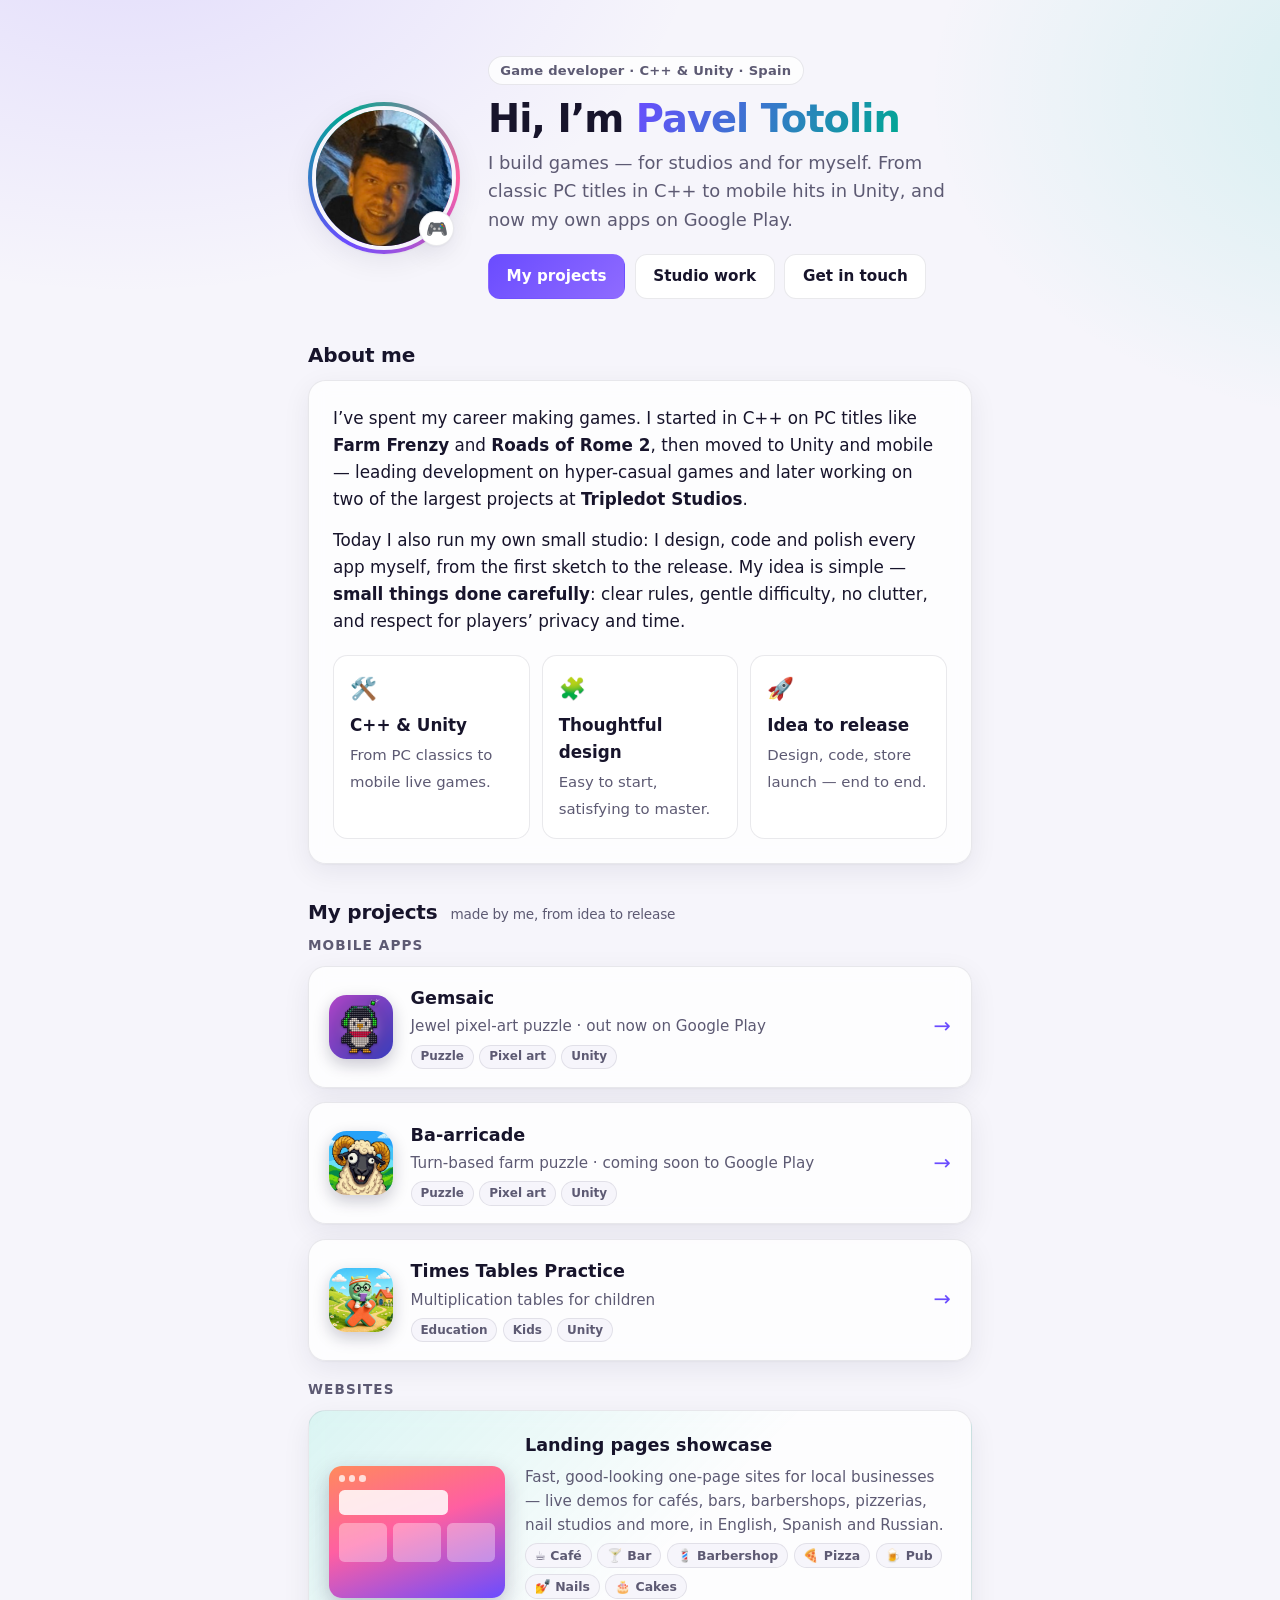
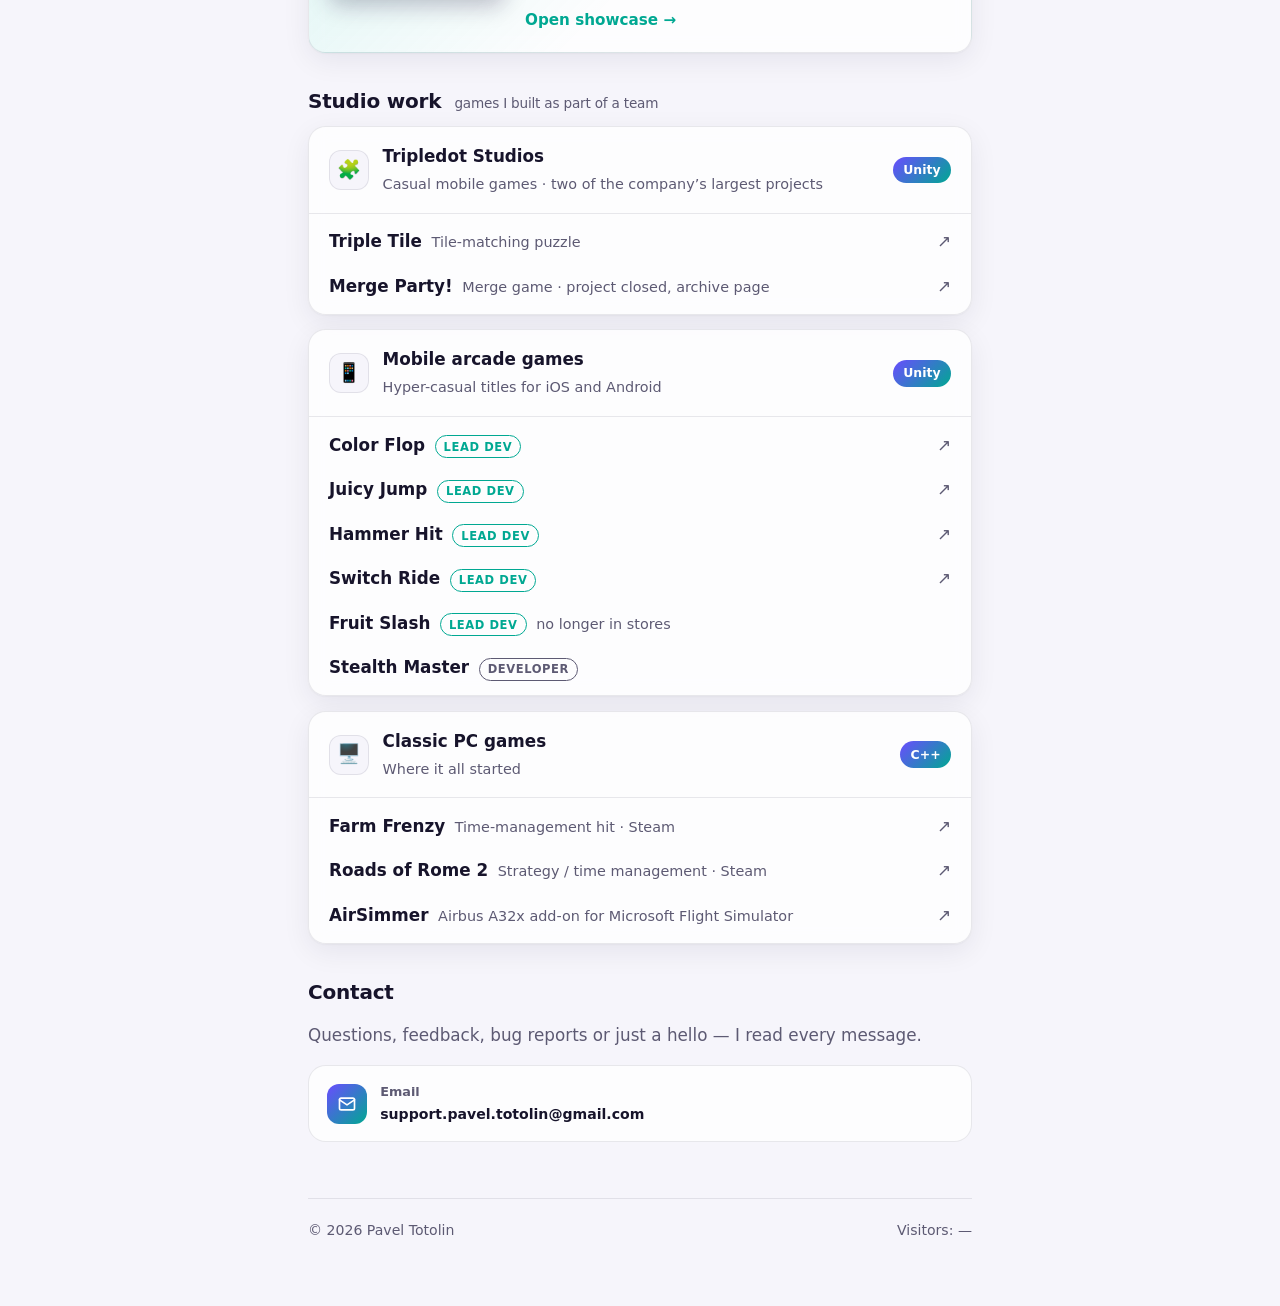
==== commit 1b76ffbb: "Separate page for baaricade" ====
--- a/index.html
+++ b/index.html
@@ -331,6 +331,17 @@
             <span class="info">
               <span class="name">Gemsaic</span><br>
               <span class="desc">Jewel pixel-art puzzle · out now on Google Play</span>
+              <span class="tags"><span class="tag">Puzzle</span><span class="tag">Pixel art</span><span class="tag">Unity</span></span>
+            </span>
+            <span class="arrow" aria-hidden="true">→</span>
+          </a>
+        </li>
+        <li>
+          <a class="app-card" href="/baaricade/">
+            <span class="app-icon" aria-hidden="true"><img src="assets/icon-baaricade.png" alt="" width="64" height="64"></span>
+            <span class="info">
+              <span class="name">Ba-arricade</span><br>
+              <span class="desc">Turn-based farm puzzle · coming soon to Google Play</span>
               <span class="tags"><span class="tag">Puzzle</span><span class="tag">Pixel art</span><span class="tag">Unity</span></span>
             </span>
             <span class="arrow" aria-hidden="true">→</span>
